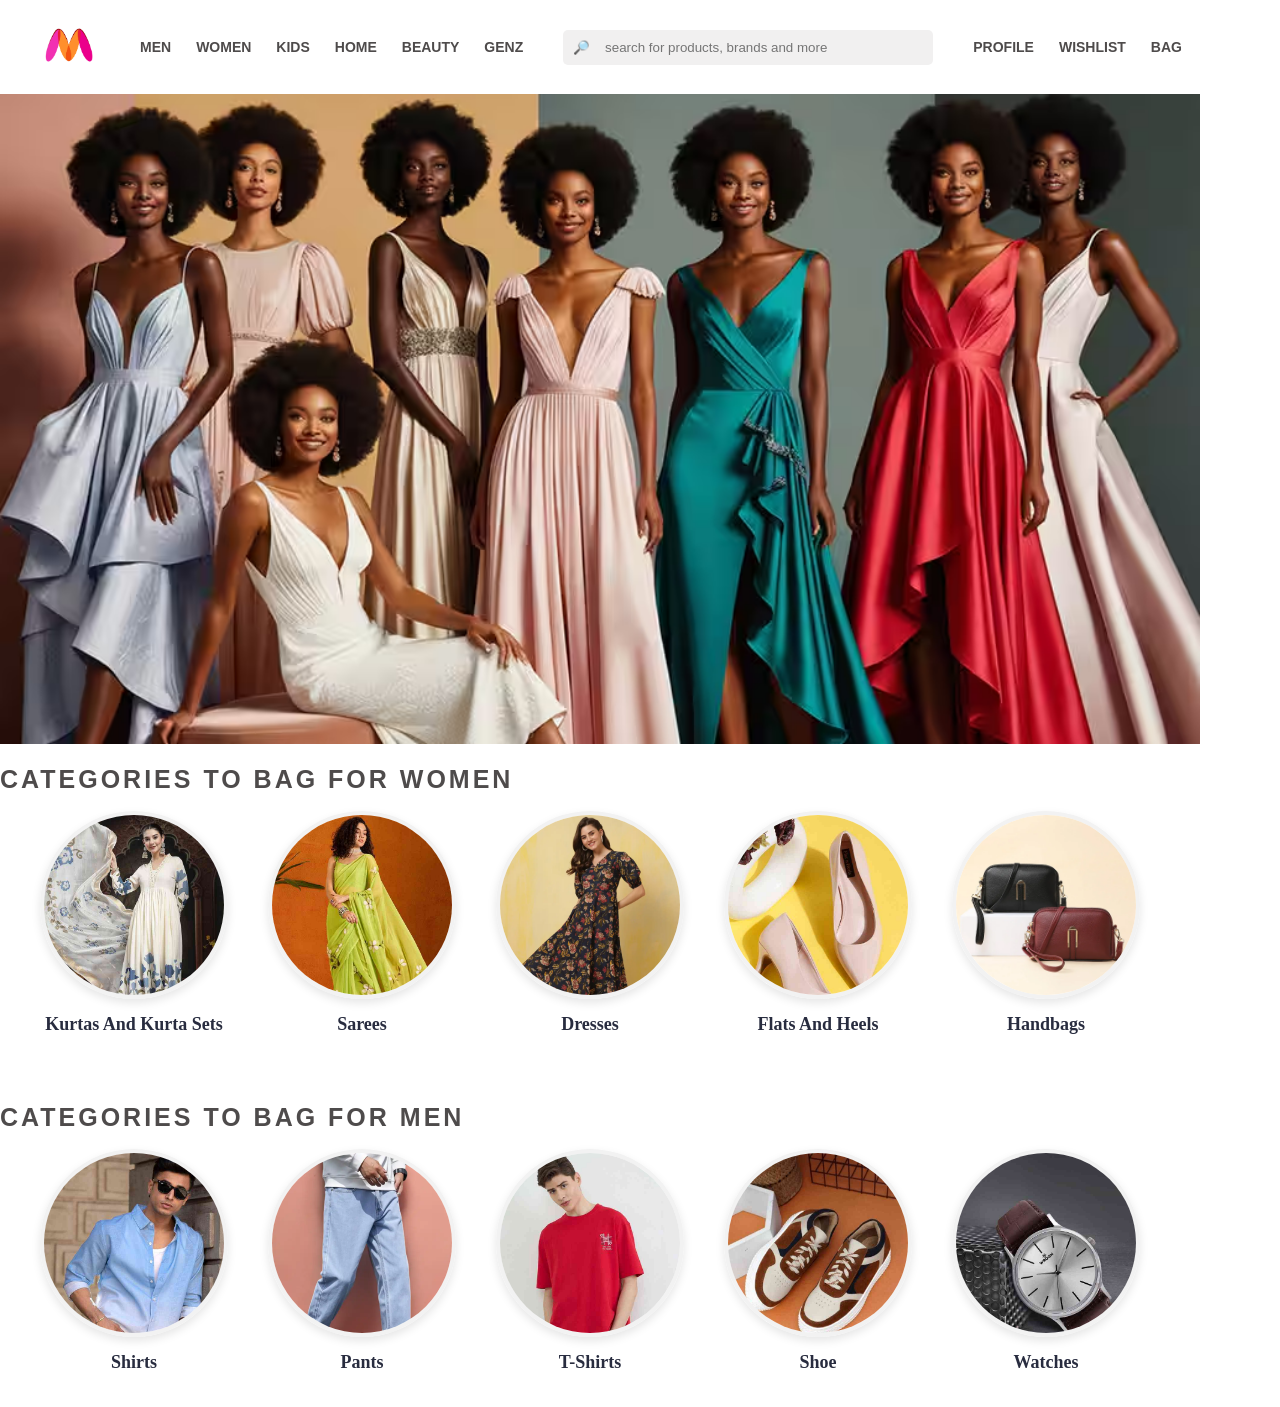
==== index.html @ eedac8a0 "renamed to index" ====
<!DOCTYPE html>
<html lang="en">
<head>
    <meta charset="UTF-8">
    <meta name="viewport" content="width=device-width, initial-scale=1.0">
    <title>Myntra</title>
    <link rel="icon" type="image/png" href="pics/myntra_logo.jpg">
    <link rel="stylesheet" href="index.css">
</head>
<body>

    <!-- header -->
    <header class="navbar">
    <div>
     <a href="index.html">
     <img class="logo"  src="pics/myntra_logo.jpg">
     </a>
     </div>


     <ul class="nav-links">
        <li><a href="#">Men</a></li>
        <li><a href="women.html">Women</a></li>
        <li><a href="#">Kids</a></li>
        <li><a href="#">Home</a></li>
        <li><a href="#">Beauty</a></li>
        <li><a href="#">Genz</a></li>
     </ul>


     <input class="searchBar" type="text" placeholder= "🔎    search for products, brands and more">
     <ul class="nav-links">
        <li><a href="#">Profile</a></li>
        <li><a href="#">Wishlist</a></li>
        <li><a href="#">Bag</a></li>
     </ul>
    </header>


<!-- main -->
    <main>
        <!-- Women -->
        <div>
            <img class="group" src="pics/horizontal-logo.jpg">
        </div>

        
        <div class="categories-pad">
        <h1>Categories to Bag for Women</h1>

        
        <div class="categories-class">
            <ul class="categories">
         <div>
            <div class="circle">
                <li><a href="categories/women/kurta.html"><img class="pic" src="pics/kurta-logo.jpg"></a></li>
             </div>
         <p>Kurtas And Kurta Sets</p>
        </div>


        <div class="categories-class">
            <div class="circle">
                <li><a href="categories/women/sarees.html"><img class="pic" src="pics/sarees-logo.jpg"></a></li>
            </div>
        <p>Sarees</p>
        </div>


        <div class="categories-class">
            <div class="circle">
                <li><a href="categories/women/dresses.html"><img class="pic" src="pics/dresses.webp"></a></li>
            </div>
        <p>Dresses</p>
         </div>


        <div class="categories-class">
            <div class="circle">
                <li><a href="categories/women/flats.html"><img class="pic" src="pics/flats-logo.jpg"></a></li>
            </div>
        <p>Flats And Heels</p>
        </div>


        <div class="categories-class">
            <div class="circle">
                <li><a href="categories/women/handbags.html"><img class="pic" src="pics/handbags-logo.webp"></a></li>
            </div>
        <p>Handbags</p>
        </div>
            </ul>
     </div>

<br>
     <!-- Men -->

        <div class="categories-pad">
        <h1>Categories to Bag for Men</h1>

        
        <div class="categories-class">
            <ul class="categories">
         <div>
            <div class="circle">
                <li><a href="categories/Men/shirts.html"><img class="pic" src="pics/shirts-logo.jpg"></a></li>
             </div>
         <p>Shirts</p>
        </div>


        <div class="categories-class">
            <div class="circle">
                <li><a href="categories/Men/pants.html"><img class="pic" src="pics/jeans-logo.jpg"></a></li>
            </div>
        <p>Pants</p>
        </div>


        <div class="categories-class">
            <div class="circle">
                <li><a href="categories/Men/t-shirts.html"><img class="pic" src="pics/t-shirts-logo.jpg"></a></li>
            </div>
        <p>T-Shirts</p>
         </div>


        <div class="categories-class">
            <div class="circle">
                <li><a href="categories/Men/shoe.html"><img class="pic" src="pics/shoe-logo.jpg"></a></li>
            </div>
        <p>Shoe</p>
        </div>


        <div class="categories-class">
            <div class="circle">
                <li><a href="categories/Men/watches.html"><img class="pic" src="pics/watches-logo.jpg"></a></li>
            </div>
        <p>Watches</p>
        </div>
            </ul>
     </div>

    </main>
    <script src="scripts/myntra.js"></script>
</body>
</html>
---- index.css ----
body{
    margin:0;
}
.logo{
    width: 60px;
    height:auto;
}
.navbar{
    display:flex;
    align-items: center;
    gap:40px;
    padding:15px 40px;
    background-color: white;
    position:fixed;
    z-index: 1000;
}
.nav-links{
    display:flex;
    list-style:none;
    gap:25px;
    margin:0;
    padding:0;
}
.nav-links li a {
    text-decoration: none;
    color: rgb(78, 75, 75);
    font-weight: 550;
    font-size:14px;
    text-transform: uppercase;
    font-family:Arial, Helvetica, sans-serif;
}
.nav-links li a:hover{
     transform: scale(1.05);
  transition: 0.3s;
}
.nav-links li a:hover{
    color: #ff3f6c;
    border-bottom: 2px solid #ff3f6c;
    padding-bottom:5px;
}
.searchBar{
    width:350px;
    padding:10px;
    border:none;
    background-color: #f1f0f0;
    border-radius: 5px;
}
h1{
    color: rgb(78, 75, 75);
    font-family:'Segoe UI', Tahoma, Geneva, Verdana, sans-serif;
    text-transform: uppercase;
    font-size:25px;
    letter-spacing: 3px;
}
.categories{
    display: flex;
    list-style: none;
    text-decoration: none;
    gap:40px;

}
.pic{
    height:200px;
}
.circle{
  width: 180px;
  height: 180px;
  border-radius: 50%;      
  overflow: hidden;   
  border: 4px solid #f2f2f2;
  box-shadow: 0 4px 10px rgba(0,0,0,0.1);
}
.circle img {
  width: 100%;
  height: 100%;
  object-fit: cover; 
}
.categories-class p {
  margin-top: 15px;
  font-size: 18px;
  font-weight: 600;
  color: #282c3f;
  text-align: center;
}
.circle:hover {
  transform: scale(1.05);
  transition: 0.3s;
}
.group{
    margin-top:70px;
    width:1200px;
}
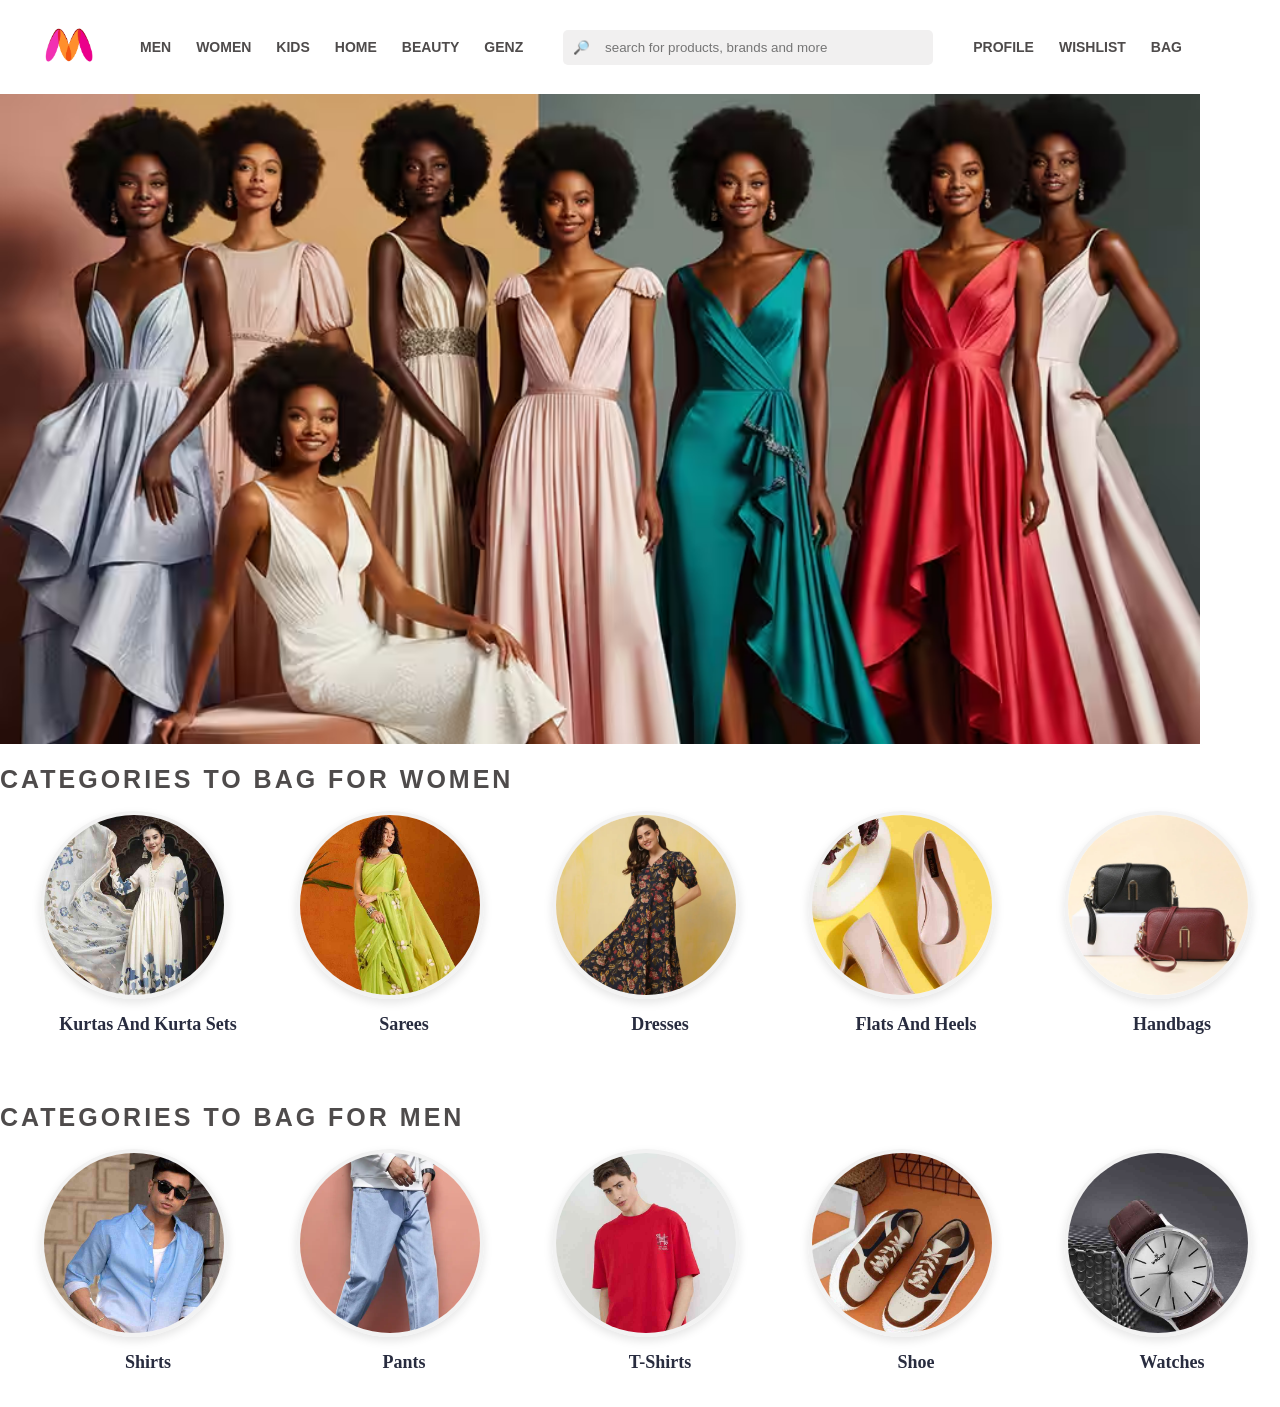
==== commit 5567d69d: "Added Login Page" ====
--- a/index.html
+++ b/index.html
@@ -30,7 +30,7 @@
 
      <input class="searchBar" type="text" placeholder= "🔎    search for products, brands and more">
      <ul class="nav-links">
-        <li><a href="#">Profile</a></li>
+        <li><a href="profile/pro.html">Profile</a></li>
         <li><a href="#">Wishlist</a></li>
         <li><a href="#">Bag</a></li>
      </ul>
--- a/index.css
+++ b/index.css
@@ -53,11 +53,10 @@
     letter-spacing: 3px;
 }
 .categories{
-    display: flex;
+    display: grid;
+    grid-template-columns: repeat(auto-fit, minmax(180px, 1fr));
     list-style: none;
-    text-decoration: none;
     gap:40px;
-
 }
 .pic{
     height:200px;
@@ -88,6 +87,8 @@
 }
 .group{
     margin-top:70px;
-    width:1200px;
-}
-
+    width:100%;
+    max-width:1200px;
+    margin-left:auto;
+    margin-right:auto;
+}
